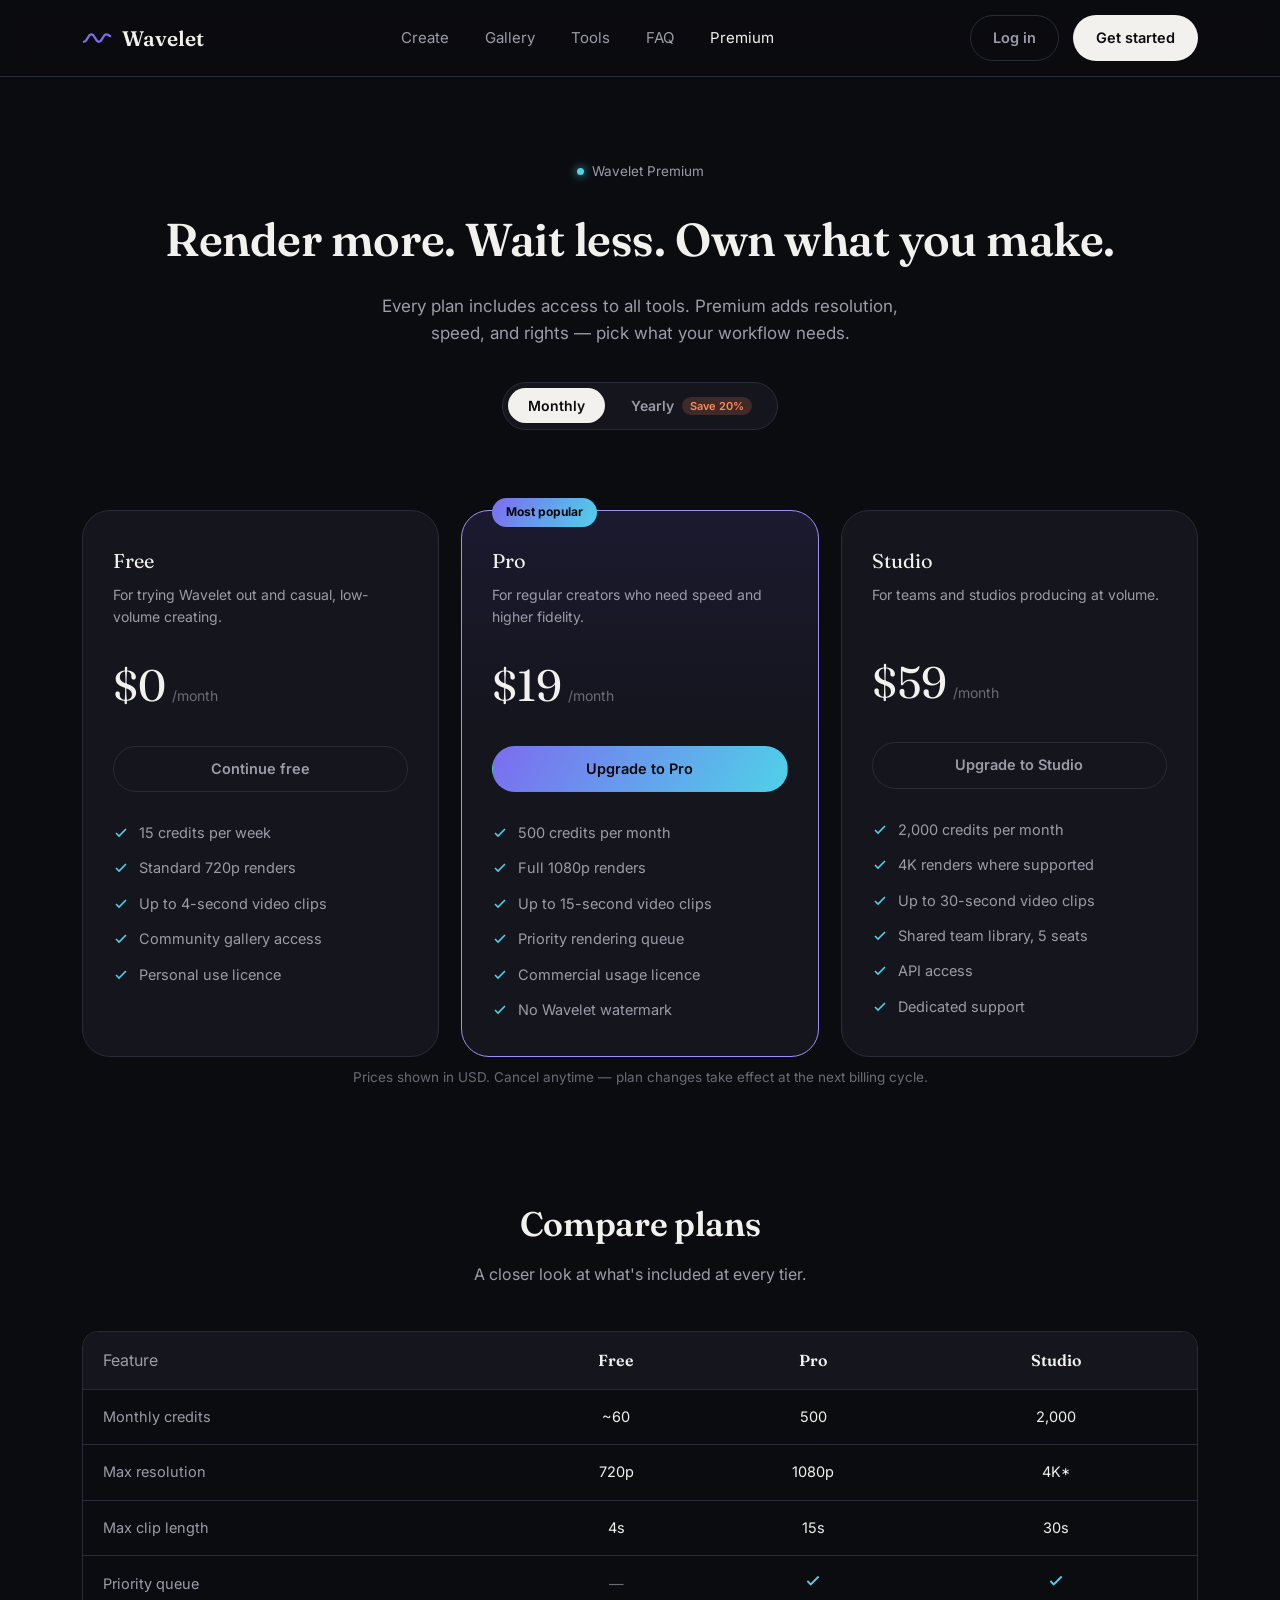
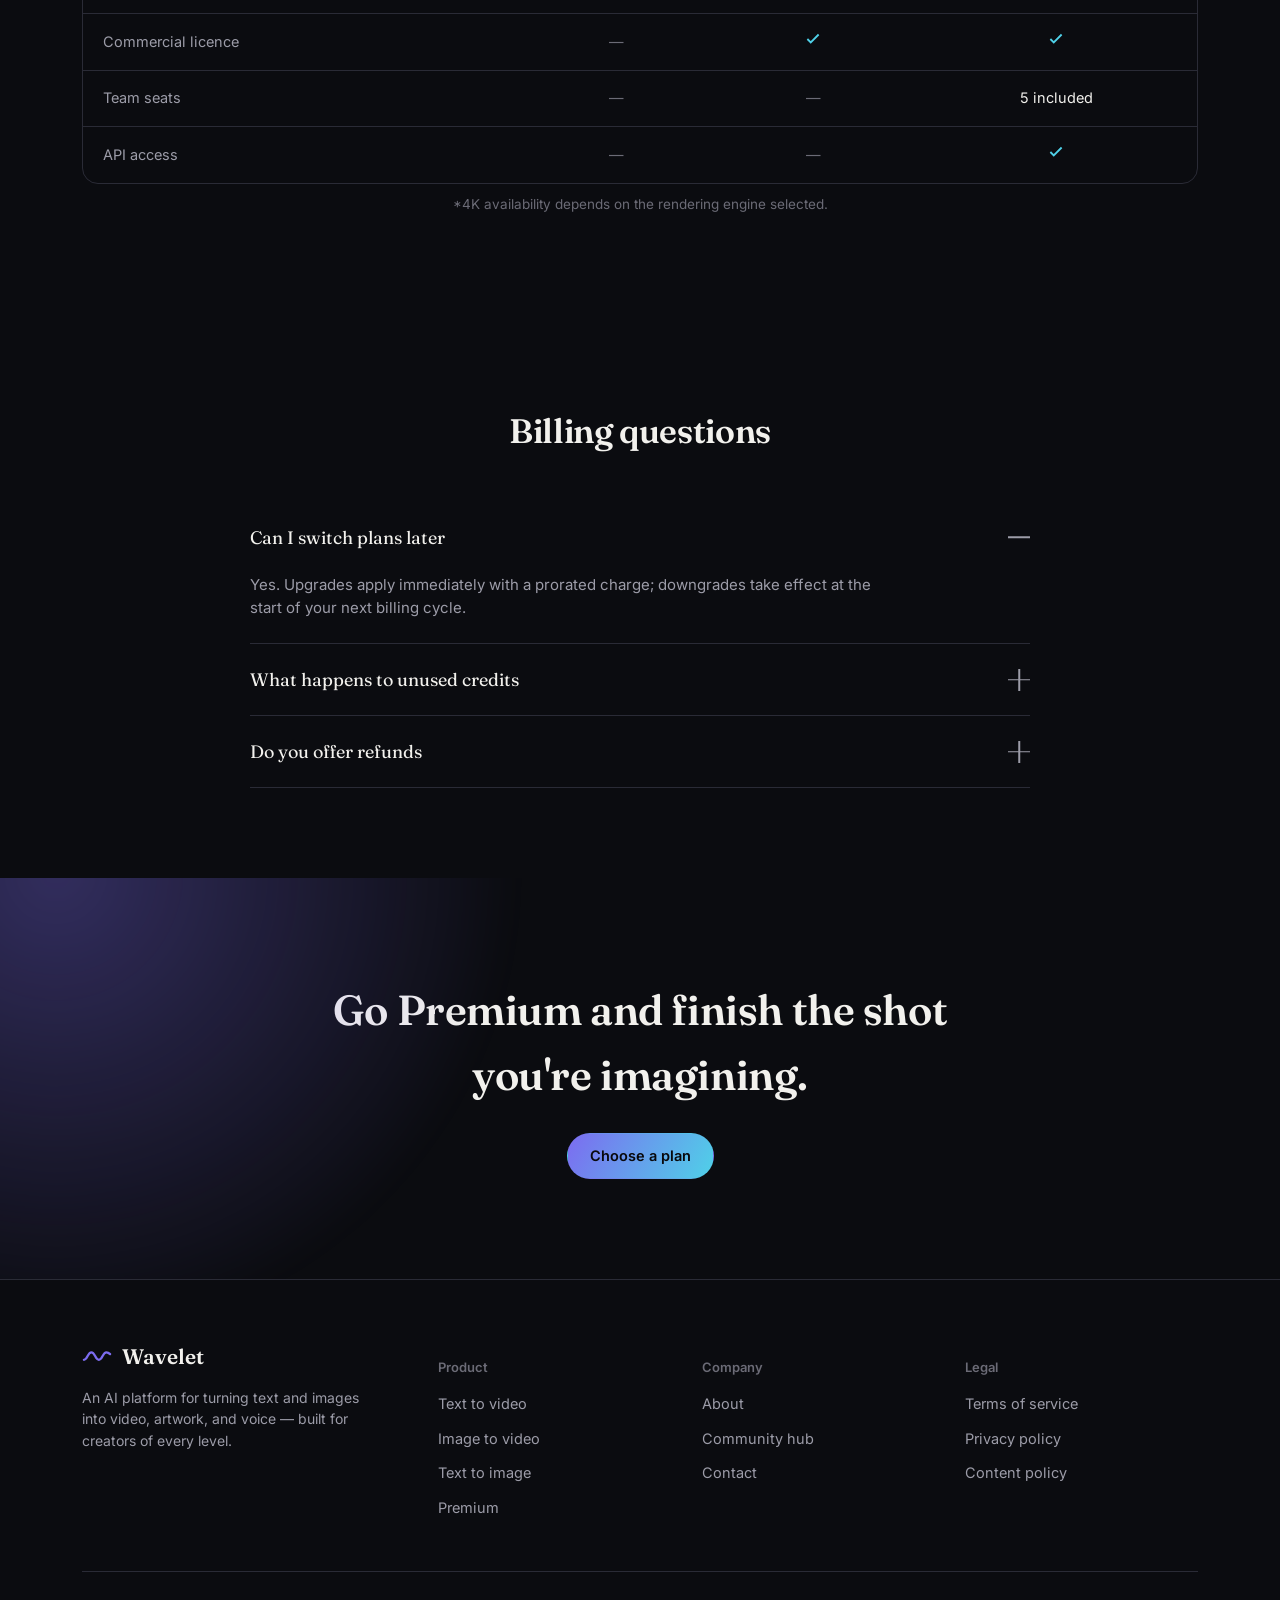
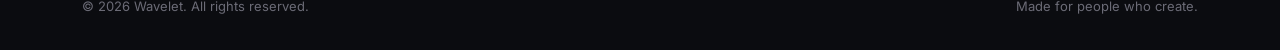
==== premium.html @ d1cc6339 "first commit" ====
<!DOCTYPE html>
<html lang="en">
<head>
<meta charset="UTF-8">
<meta name="viewport" content="width=device-width, initial-scale=1">
<title>Wavelet Premium — Plans & pricing</title>
<meta name="description" content="Compare Wavelet plans and go Premium for higher resolution, longer renders, and commercial rights.">
<link rel="preconnect" href="https://fonts.googleapis.com">
<link href="https://fonts.googleapis.com/css2?family=Fraunces:ital,wght@0,500;0,600;0,700;1,500;1,600&family=Inter:wght@400;500;600;700&display=swap" rel="stylesheet">
<link rel="stylesheet" href="style.css">
</head>
<body>

<nav class="nav">
  <div class="wrap">
    <a href="index.html" class="logo">
      <svg class="logo-mark" viewBox="0 0 32 32" fill="none">
        <path d="M2 20C6 20 6 12 10 12C14 12 14 20 18 20C22 20 22 12 26 12C28 12 29 13 30 14" stroke="url(#g3)" stroke-width="2.4" stroke-linecap="round"/>
        <defs><linearGradient id="g3" x1="2" y1="12" x2="30" y2="20"><stop stop-color="#7C6CF0"/><stop offset="1" stop-color="#4FD1E8"/></linearGradient></defs>
      </svg>
      Wavelet
    </a>
    <div class="nav-links">
      <a href="index.html#create">Create</a>
      <a href="index.html#gallery">Gallery</a>
      <a href="index.html#tools">Tools</a>
      <a href="index.html#faq">FAQ</a>
      <a href="premium.html" class="active">Premium</a>
    </div>
    <div class="nav-actions">
      <a href="#" class="btn btn-ghost">Log in</a>
      <a href="#pricing" class="btn btn-primary">Get started</a>
      <button class="nav-toggle" aria-label="Menu" aria-expanded="false">
        <svg width="24" height="24" viewBox="0 0 24 24" fill="none"><path d="M3 6h18M3 12h18M3 18h18" stroke="currentColor" stroke-width="1.8" stroke-linecap="round"/></svg>
      </button>
    </div>
  </div>
</nav>

<section class="pricing-hero">
  <div class="wrap">
    <div class="eyebrow"><span class="dot"></span> Wavelet Premium</div>
    <h1>Render more. Wait less. Own what you make.</h1>
    <p>Every plan includes access to all tools. Premium adds resolution, speed, and rights — pick what your workflow needs.</p>

    <div class="billing-toggle">
      <button id="billing-monthly" class="active">Monthly</button>
      <button id="billing-yearly">Yearly <span class="save-pill">Save 20%</span></button>
    </div>
  </div>
</section>

<section class="plans" id="pricing">
  <div class="wrap">
    <div class="plans-grid">

      <div class="plan-card">
        <div class="plan-name">Free</div>
        <p class="plan-desc">For trying Wavelet out and casual, low-volume creating.</p>
        <div class="plan-price">
          <span class="amount">$0</span>
          <span class="period">/month</span>
        </div>
        <a href="#" class="btn btn-ghost plan-cta">Continue free</a>
        <ul class="plan-features">
          <li><svg width="16" height="16" viewBox="0 0 16 16" fill="none"><path d="M3 8l3 3 7-7" stroke="currentColor" stroke-width="1.6"/></svg> 15 credits per week</li>
          <li><svg width="16" height="16" viewBox="0 0 16 16" fill="none"><path d="M3 8l3 3 7-7" stroke="currentColor" stroke-width="1.6"/></svg> Standard 720p renders</li>
          <li><svg width="16" height="16" viewBox="0 0 16 16" fill="none"><path d="M3 8l3 3 7-7" stroke="currentColor" stroke-width="1.6"/></svg> Up to 4-second video clips</li>
          <li><svg width="16" height="16" viewBox="0 0 16 16" fill="none"><path d="M3 8l3 3 7-7" stroke="currentColor" stroke-width="1.6"/></svg> Community gallery access</li>
          <li><svg width="16" height="16" viewBox="0 0 16 16" fill="none"><path d="M3 8l3 3 7-7" stroke="currentColor" stroke-width="1.6"/></svg> Personal use licence</li>
        </ul>
      </div>

      <div class="plan-card featured">
        <div class="plan-badge">Most popular</div>
        <div class="plan-name">Pro</div>
        <p class="plan-desc">For regular creators who need speed and higher fidelity.</p>
        <div class="plan-price">
          <span class="amount" data-monthly="$19" data-yearly="$15">$19</span>
          <span class="period" data-period>/month</span>
        </div>
        <a href="#" class="btn btn-wave plan-cta">Upgrade to Pro</a>
        <ul class="plan-features">
          <li><svg width="16" height="16" viewBox="0 0 16 16" fill="none"><path d="M3 8l3 3 7-7" stroke="currentColor" stroke-width="1.6"/></svg> 500 credits per month</li>
          <li><svg width="16" height="16" viewBox="0 0 16 16" fill="none"><path d="M3 8l3 3 7-7" stroke="currentColor" stroke-width="1.6"/></svg> Full 1080p renders</li>
          <li><svg width="16" height="16" viewBox="0 0 16 16" fill="none"><path d="M3 8l3 3 7-7" stroke="currentColor" stroke-width="1.6"/></svg> Up to 15-second video clips</li>
          <li><svg width="16" height="16" viewBox="0 0 16 16" fill="none"><path d="M3 8l3 3 7-7" stroke="currentColor" stroke-width="1.6"/></svg> Priority rendering queue</li>
          <li><svg width="16" height="16" viewBox="0 0 16 16" fill="none"><path d="M3 8l3 3 7-7" stroke="currentColor" stroke-width="1.6"/></svg> Commercial usage licence</li>
          <li><svg width="16" height="16" viewBox="0 0 16 16" fill="none"><path d="M3 8l3 3 7-7" stroke="currentColor" stroke-width="1.6"/></svg> No Wavelet watermark</li>
        </ul>
      </div>

      <div class="plan-card">
        <div class="plan-name">Studio</div>
        <p class="plan-desc">For teams and studios producing at volume.</p>
        <div class="plan-price">
          <span class="amount" data-monthly="$59" data-yearly="$47">$59</span>
          <span class="period" data-period>/month</span>
        </div>
        <a href="#" class="btn btn-ghost plan-cta">Upgrade to Studio</a>
        <ul class="plan-features">
          <li><svg width="16" height="16" viewBox="0 0 16 16" fill="none"><path d="M3 8l3 3 7-7" stroke="currentColor" stroke-width="1.6"/></svg> 2,000 credits per month</li>
          <li><svg width="16" height="16" viewBox="0 0 16 16" fill="none"><path d="M3 8l3 3 7-7" stroke="currentColor" stroke-width="1.6"/></svg> 4K renders where supported</li>
          <li><svg width="16" height="16" viewBox="0 0 16 16" fill="none"><path d="M3 8l3 3 7-7" stroke="currentColor" stroke-width="1.6"/></svg> Up to 30-second video clips</li>
          <li><svg width="16" height="16" viewBox="0 0 16 16" fill="none"><path d="M3 8l3 3 7-7" stroke="currentColor" stroke-width="1.6"/></svg> Shared team library, 5 seats</li>
          <li><svg width="16" height="16" viewBox="0 0 16 16" fill="none"><path d="M3 8l3 3 7-7" stroke="currentColor" stroke-width="1.6"/></svg> API access</li>
          <li><svg width="16" height="16" viewBox="0 0 16 16" fill="none"><path d="M3 8l3 3 7-7" stroke="currentColor" stroke-width="1.6"/></svg> Dedicated support</li>
        </ul>
      </div>

    </div>
    <p class="plan-note">Prices shown in USD. Cancel anytime — plan changes take effect at the next billing cycle.</p>
  </div>
</section>

<section class="compare">
  <div class="wrap">
    <div class="section-head">
      <h2>Compare plans</h2>
      <p>A closer look at what's included at every tier.</p>
    </div>
    <div class="compare-table-wrap">
      <table class="compare-table">
        <thead>
          <tr>
            <th>Feature</th>
            <th>Free</th>
            <th>Pro</th>
            <th>Studio</th>
          </tr>
        </thead>
        <tbody>
          <tr>
            <td>Monthly credits</td>
            <td>~60</td>
            <td>500</td>
            <td>2,000</td>
          </tr>
          <tr>
            <td>Max resolution</td>
            <td>720p</td>
            <td>1080p</td>
            <td>4K*</td>
          </tr>
          <tr>
            <td>Max clip length</td>
            <td>4s</td>
            <td>15s</td>
            <td>30s</td>
          </tr>
          <tr>
            <td>Priority queue</td>
            <td><span class="no">—</span></td>
            <td><svg width="18" height="18" viewBox="0 0 16 16" fill="none"><path d="M3 8l3 3 7-7" stroke="currentColor" stroke-width="1.6"/></svg></td>
            <td><svg width="18" height="18" viewBox="0 0 16 16" fill="none"><path d="M3 8l3 3 7-7" stroke="currentColor" stroke-width="1.6"/></svg></td>
          </tr>
          <tr>
            <td>Commercial licence</td>
            <td><span class="no">—</span></td>
            <td><svg width="18" height="18" viewBox="0 0 16 16" fill="none"><path d="M3 8l3 3 7-7" stroke="currentColor" stroke-width="1.6"/></svg></td>
            <td><svg width="18" height="18" viewBox="0 0 16 16" fill="none"><path d="M3 8l3 3 7-7" stroke="currentColor" stroke-width="1.6"/></svg></td>
          </tr>
          <tr>
            <td>Team seats</td>
            <td><span class="no">—</span></td>
            <td><span class="no">—</span></td>
            <td>5 included</td>
          </tr>
          <tr>
            <td>API access</td>
            <td><span class="no">—</span></td>
            <td><span class="no">—</span></td>
            <td><svg width="18" height="18" viewBox="0 0 16 16" fill="none"><path d="M3 8l3 3 7-7" stroke="currentColor" stroke-width="1.6"/></svg></td>
          </tr>
        </tbody>
      </table>
    </div>
    <p class="plan-note">*4K availability depends on the rendering engine selected.</p>
  </div>
</section>

<section class="faq" id="faq">
  <div class="section-head">
    <h2>Billing questions</h2>
  </div>
  <div class="faq-item open">
    <button class="faq-q">Can I switch plans later<span class="plus"></span></button>
    <div class="faq-a" style="max-height:200px"><p>Yes. Upgrades apply immediately with a prorated charge; downgrades take effect at the start of your next billing cycle.</p></div>
  </div>
  <div class="faq-item">
    <button class="faq-q">What happens to unused credits<span class="plus"></span></button>
    <div class="faq-a"><p>Free weekly credits reset and don't roll over. Paid-plan monthly credits roll over for one additional cycle, up to twice your monthly allowance.</p></div>
  </div>
  <div class="faq-item">
    <button class="faq-q">Do you offer refunds<span class="plus"></span></button>
    <div class="faq-a"><p>You can request a refund within 7 days of a charge if you haven't used more than a small portion of that cycle's credits. See the refund policy for full terms.</p></div>
  </div>
</section>

<section class="cta-band">
  <div class="hero-glow" style="right:auto; left:-160px;"></div>
  <div class="wrap">
    <h2>Go Premium and finish the shot you're imagining.</h2>
    <a href="#pricing" class="btn btn-wave">Choose a plan</a>
  </div>
</section>

<footer>
  <div class="wrap">
    <div class="footer-grid">
      <div class="footer-brand">
        <a href="index.html" class="logo">
          <svg class="logo-mark" viewBox="0 0 32 32" fill="none"><path d="M2 20C6 20 6 12 10 12C14 12 14 20 18 20C22 20 22 12 26 12C28 12 29 13 30 14" stroke="url(#g4)" stroke-width="2.4" stroke-linecap="round"/><defs><linearGradient id="g4" x1="2" y1="12" x2="30" y2="20"><stop stop-color="#7C6CF0"/><stop offset="1" stop-color="#4FD1E8"/></linearGradient></defs></svg>
          Wavelet
        </a>
        <p>An AI platform for turning text and images into video, artwork, and voice — built for creators of every level.</p>
      </div>
      <div class="footer-col">
        <h4>Product</h4>
        <a href="index.html#tools">Text to video</a>
        <a href="index.html#tools">Image to video</a>
        <a href="index.html#tools">Text to image</a>
        <a href="premium.html">Premium</a>
      </div>
      <div class="footer-col">
        <h4>Company</h4>
        <a href="#">About</a>
        <a href="#">Community hub</a>
        <a href="#">Contact</a>
      </div>
      <div class="footer-col">
        <h4>Legal</h4>
        <a href="#">Terms of service</a>
        <a href="#">Privacy policy</a>
        <a href="#">Content policy</a>
      </div>
    </div>
    <div class="footer-bottom">
      <span>© 2026 Wavelet. All rights reserved.</span>
      <span>Made for people who create.</span>
    </div>
  </div>
</footer>

<script src="script.js"></script>
</body>
</html>
---- style.css ----
/* ============================================================
   Wavelet — AI generation platform
   Token system
   ============================================================ */

:root {
  --bg: #0B0C10;
  --bg-elevated: #14151D;
  --bg-elevated-2: #1B1C27;
  --line: #2A2B36;
  --text: #F2F1ED;
  --text-dim: #9C9CA8;
  --text-faint: #6B6B76;

  --violet: #7C6CF0;
  --violet-soft: #9D91F5;
  --cyan: #4FD1E8;
  --coral: #FF8A5B;

  --grad-wave: linear-gradient(120deg, var(--violet) 0%, var(--cyan) 100%);

  --serif: "Fraunces", "Iowan Old Style", serif;
  --sans: "Inter", -apple-system, BlinkMacSystemFont, "Segoe UI", sans-serif;

  --radius-s: 10px;
  --radius-m: 16px;
  --radius-l: 28px;

  --max: 1180px;
}

* { box-sizing: border-box; }

html {
  scroll-behavior: smooth;
}

@media (prefers-reduced-motion: reduce) {
  html { scroll-behavior: auto; }
  * { animation-duration: 0.001ms !important; animation-iteration-count: 1 !important; transition-duration: 0.001ms !important; }
}

body {
  margin: 0;
  background: var(--bg);
  color: var(--text);
  font-family: var(--sans);
  font-size: 16px;
  line-height: 1.55;
  -webkit-font-smoothing: antialiased;
}

img, video { max-width: 100%; display: block; }

a { color: inherit; text-decoration: none; }

.wrap {
  max-width: var(--max);
  margin: 0 auto;
  padding: 0 32px;
}

h1, h2, h3 {
  font-family: var(--serif);
  font-weight: 600;
  letter-spacing: -0.01em;
  margin: 0;
}

p { margin: 0; color: var(--text-dim); }

::selection { background: var(--violet); color: #fff; }

:focus-visible {
  outline: 2px solid var(--cyan);
  outline-offset: 3px;
  border-radius: 4px;
}

/* ---------------- Nav ---------------- */

.nav {
  position: sticky;
  top: 0;
  z-index: 50;
  background: rgba(11, 12, 16, 0.82);
  backdrop-filter: blur(14px);
  border-bottom: 1px solid var(--line);
}

.nav .wrap {
  display: flex;
  align-items: center;
  justify-content: space-between;
  height: 76px;
}

.logo {
  display: flex;
  align-items: center;
  gap: 10px;
  font-family: var(--serif);
  font-size: 21px;
  font-weight: 600;
  color: var(--text);
}

.logo-mark {
  width: 30px;
  height: 30px;
  flex-shrink: 0;
}

.nav-links {
  display: flex;
  align-items: center;
  gap: 36px;
}

.nav-links a {
  font-size: 15px;
  color: var(--text-dim);
  transition: color 0.15s ease;
  white-space: nowrap;
}

.nav-links a:hover, .nav-links a.active { color: var(--text); }

.nav-actions {
  display: flex;
  align-items: center;
  gap: 14px;
}

.btn {
  display: inline-flex;
  align-items: center;
  justify-content: center;
  gap: 8px;
  padding: 11px 22px;
  border-radius: 999px;
  font-size: 14.5px;
  font-weight: 600;
  font-family: var(--sans);
  cursor: pointer;
  border: 1px solid transparent;
  transition: transform 0.15s ease, background 0.15s ease, border-color 0.15s ease, opacity .15s ease;
}

.btn:active { transform: scale(0.97); }

.btn-primary {
  background: var(--text);
  color: var(--bg);
}
.btn-primary:hover { background: #fff; }

.btn-ghost {
  background: transparent;
  color: var(--text-dim);
  border-color: var(--line);
}
.btn-ghost:hover { color: var(--text); border-color: var(--text-dim); }

.btn-wave {
  background: var(--grad-wave);
  color: #08080B;
}
.btn-wave:hover { opacity: .92; }

.nav-toggle {
  display: none;
  background: none;
  border: none;
  color: var(--text);
  cursor: pointer;
  padding: 6px;
}

/* ---------------- Hero ---------------- */

.hero {
  position: relative;
  padding: 88px 0 40px;
  overflow: hidden;
}

.hero-glow {
  position: absolute;
  top: -220px;
  right: -160px;
  width: 720px;
  height: 720px;
  background: radial-gradient(circle at 30% 30%, rgba(124,108,240,0.35), transparent 65%);
  filter: blur(10px);
  pointer-events: none;
}

.hero .wrap {
  display: grid;
  grid-template-columns: 1.05fr 0.95fr;
  gap: 56px;
  align-items: center;
  position: relative;
}

.eyebrow {
  display: inline-flex;
  align-items: center;
  gap: 8px;
  font-size: 13.5px;
  color: var(--text-dim);
  margin-bottom: 22px;
}

.eyebrow .dot {
  width: 7px;
  height: 7px;
  border-radius: 50%;
  background: var(--cyan);
  box-shadow: 0 0 10px var(--cyan);
}

.hero h1 {
  font-size: 60px;
  line-height: 1.04;
  color: var(--text);
}

.hero h1 em {
  font-style: italic;
  background: var(--grad-wave);
  -webkit-background-clip: text;
  background-clip: text;
  color: transparent;
}

.hero-sub {
  margin-top: 22px;
  font-size: 18px;
  max-width: 480px;
  color: var(--text-dim);
}

.hero-actions {
  display: flex;
  gap: 14px;
  margin-top: 34px;
}

.hero-note {
  margin-top: 22px;
  font-size: 13.5px;
  color: var(--text-faint);
}

/* Hero visual: stacked "frames" representing generated output */
.hero-visual {
  position: relative;
  height: 460px;
}

.frame {
  position: absolute;
  border-radius: var(--radius-m);
  border: 1px solid var(--line);
  overflow: hidden;
  box-shadow: 0 30px 60px -20px rgba(0,0,0,0.6);
}

.frame-a { width: 62%; height: 78%; right: 0; top: 0; background: linear-gradient(160deg,#3a2f78,#1c1730); z-index: 2; }
.frame-b { width: 48%; height: 56%; left: 0; bottom: 0; background: linear-gradient(160deg,#134a52,#0c2126); z-index: 3; }
.frame-c { width: 34%; height: 34%; left: 6%; top: 4%; background: linear-gradient(160deg,#7a3e2e,#2b1712); z-index: 1; }

.frame-tag {
  position: absolute;
  bottom: 14px;
  left: 14px;
  font-size: 12px;
  color: rgba(242,241,237,0.75);
  background: rgba(0,0,0,0.35);
  padding: 5px 10px;
  border-radius: 999px;
  backdrop-filter: blur(4px);
}

.frame-shimmer {
  position: absolute;
  inset: 0;
  background: linear-gradient(115deg, transparent 30%, rgba(255,255,255,0.08) 48%, transparent 65%);
  background-size: 250% 250%;
  animation: shimmer 6s ease-in-out infinite;
}

@keyframes shimmer {
  0% { background-position: 130% 0; }
  50% { background-position: -30% 100%; }
  100% { background-position: 130% 0; }
}

/* ---------------- Wave divider ---------------- */

.wave-divider {
  display: block;
  width: 100%;
  height: 64px;
  margin-top: -1px;
}

/* ---------------- Marquee gallery ---------------- */

.gallery {
  padding: 30px 0 90px;
  background: var(--bg);
}

.section-head {
  max-width: 560px;
  margin: 0 auto 44px;
  text-align: center;
}

.section-head h2 { font-size: 34px; }
.section-head p { margin-top: 12px; font-size: 16px; }

.marquee {
  overflow: hidden;
  position: relative;
  mask-image: linear-gradient(90deg, transparent, #000 8%, #000 92%, transparent);
  -webkit-mask-image: linear-gradient(90deg, transparent, #000 8%, #000 92%, transparent);
}

.marquee-track {
  display: flex;
  gap: 18px;
  width: max-content;
  animation: scroll-left 42s linear infinite;
}

.marquee-track.reverse { animation: scroll-right 46s linear infinite; margin-top: 18px; }

@keyframes scroll-left {
  from { transform: translateX(0); }
  to { transform: translateX(-50%); }
}
@keyframes scroll-right {
  from { transform: translateX(-50%); }
  to { transform: translateX(0); }
}

.tile {
  width: 220px;
  height: 300px;
  border-radius: var(--radius-m);
  flex-shrink: 0;
  border: 1px solid var(--line);
  position: relative;
  overflow: hidden;
}

.tile span {
  position: absolute;
  bottom: 12px;
  left: 12px;
  font-size: 12px;
  color: rgba(255,255,255,0.8);
}

/* ---------------- Tools grid ---------------- */

.tools {
  padding: 90px 0;
  background: var(--bg-elevated);
  border-top: 1px solid var(--line);
  border-bottom: 1px solid var(--line);
}

.tools-grid {
  display: grid;
  grid-template-columns: repeat(3, 1fr);
  gap: 20px;
}

.tool-card {
  background: var(--bg-elevated-2);
  border: 1px solid var(--line);
  border-radius: var(--radius-m);
  padding: 30px 26px;
  transition: border-color .2s ease, transform .2s ease;
}

.tool-card:hover { border-color: var(--violet-soft); }

.tool-icon {
  width: 40px;
  height: 40px;
  margin-bottom: 20px;
}

.tool-card h3 { font-size: 19px; margin-bottom: 8px; }
.tool-card p { font-size: 14.5px; }

/* ---------------- Engines ---------------- */

.engines { padding: 90px 0; }

.engine-row {
  display: grid;
  grid-template-columns: repeat(4, 1fr);
  gap: 16px;
}

.engine-card {
  border: 1px solid var(--line);
  border-radius: var(--radius-m);
  padding: 24px 20px;
  background: var(--bg-elevated);
}

.engine-dot {
  width: 34px; height: 34px;
  border-radius: 10px;
  margin-bottom: 16px;
}

.engine-card h3 { font-size: 16.5px; margin-bottom: 6px; }
.engine-card p { font-size: 13.5px; }

/* ---------------- Vision / split ---------------- */

.vision {
  padding: 100px 0;
  background: var(--bg-elevated);
  border-top: 1px solid var(--line);
}

.vision .wrap {
  display: grid;
  grid-template-columns: 0.9fr 1.1fr;
  gap: 60px;
  align-items: center;
}

.vision h2 { font-size: 36px; margin-bottom: 20px; }

.vision-list {
  list-style: none;
  margin: 28px 0 0;
  padding: 0;
  display: flex;
  flex-direction: column;
  gap: 16px;
}

.vision-list li {
  display: flex;
  gap: 14px;
  font-size: 15px;
  color: var(--text-dim);
  align-items: flex-start;
}

.vision-list li svg { flex-shrink: 0; margin-top: 3px; }

.vision-visual {
  position: relative;
  height: 380px;
  border-radius: var(--radius-l);
  overflow: hidden;
  border: 1px solid var(--line);
  background: linear-gradient(150deg, #241f3d, #101018 55%, #0c2126);
}

/* ---------------- FAQ ---------------- */

.faq { padding: 90px 0; max-width: 780px; margin: 0 auto; }

.faq-item {
  border-bottom: 1px solid var(--line);
}

.faq-q {
  width: 100%;
  background: none;
  border: none;
  color: var(--text);
  font-family: var(--serif);
  font-size: 18px;
  text-align: left;
  padding: 24px 0;
  display: flex;
  justify-content: space-between;
  align-items: center;
  cursor: pointer;
  gap: 20px;
}

.faq-q .plus {
  flex-shrink: 0;
  width: 22px;
  height: 22px;
  position: relative;
}
.faq-q .plus::before, .faq-q .plus::after {
  content: "";
  position: absolute;
  background: var(--text-dim);
  transition: transform .25s ease;
}
.faq-q .plus::before { width: 100%; height: 1.5px; top: 50%; left: 0; transform: translateY(-50%); }
.faq-q .plus::after { width: 1.5px; height: 100%; left: 50%; top: 0; transform: translateX(-50%); }

.faq-item.open .plus::after { transform: translateX(-50%) rotate(90deg); opacity: 0; }

.faq-a {
  max-height: 0;
  overflow: hidden;
  transition: max-height .3s ease;
}

.faq-a p { padding-bottom: 24px; font-size: 15px; max-width: 640px; }

/* ---------------- CTA band ---------------- */

.cta-band {
  padding: 100px 0;
  text-align: center;
  position: relative;
  overflow: hidden;
}

.cta-band h2 { font-size: 42px; max-width: 620px; margin: 0 auto 24px; }

/* ---------------- Footer ---------------- */

footer {
  border-top: 1px solid var(--line);
  padding: 60px 0 34px;
}

.footer-grid {
  display: grid;
  grid-template-columns: 1.4fr 1fr 1fr 1fr;
  gap: 30px;
  padding-bottom: 40px;
}

.footer-brand p { margin-top: 14px; font-size: 14px; max-width: 280px; }

.footer-col h4 {
  font-family: var(--sans);
  font-size: 13px;
  color: var(--text-faint);
  margin-bottom: 16px;
  font-weight: 600;
}

.footer-col a {
  display: block;
  font-size: 14.5px;
  color: var(--text-dim);
  margin-bottom: 12px;
}
.footer-col a:hover { color: var(--text); }

.footer-bottom {
  border-top: 1px solid var(--line);
  padding-top: 24px;
  display: flex;
  justify-content: space-between;
  font-size: 13px;
  color: var(--text-faint);
}

/* ============================================================
   Premium / Pricing page
   ============================================================ */

.pricing-hero {
  padding: 80px 0 20px;
  text-align: center;
}

.pricing-hero .eyebrow { justify-content: center; }
.pricing-hero h1 { font-size: 46px; }
.pricing-hero p { margin: 18px auto 0; max-width: 520px; font-size: 17px; }

.billing-toggle {
  display: inline-flex;
  align-items: center;
  gap: 6px;
  margin: 36px auto 0;
  padding: 5px;
  background: var(--bg-elevated);
  border: 1px solid var(--line);
  border-radius: 999px;
}

.billing-toggle button {
  border: none;
  background: none;
  color: var(--text-dim);
  padding: 9px 20px;
  border-radius: 999px;
  font-size: 14px;
  font-weight: 600;
  cursor: pointer;
  font-family: var(--sans);
  display: flex;
  align-items: center;
  gap: 8px;
}

.billing-toggle button.active {
  background: var(--text);
  color: var(--bg);
}

.save-pill {
  font-size: 11px;
  background: rgba(255,138,91,0.18);
  color: var(--coral);
  padding: 2px 8px;
  border-radius: 999px;
}

.billing-toggle button.active .save-pill {
  background: rgba(11,12,16,0.1);
  color: var(--bg);
}

.plans {
  padding: 60px 0 40px;
}

.plans-grid {
  display: grid;
  grid-template-columns: repeat(3, 1fr);
  gap: 22px;
  align-items: stretch;
}

.plan-card {
  border: 1px solid var(--line);
  border-radius: var(--radius-l);
  padding: 34px 30px;
  background: var(--bg-elevated);
  display: flex;
  flex-direction: column;
  position: relative;
}

.plan-card.featured {
  background: linear-gradient(180deg, rgba(124,108,240,0.14), rgba(20,21,29,1) 40%);
  border-color: var(--violet-soft);
}

.plan-badge {
  position: absolute;
  top: -13px;
  left: 30px;
  background: var(--grad-wave);
  color: #08080B;
  font-size: 12px;
  font-weight: 700;
  padding: 5px 14px;
  border-radius: 999px;
}

.plan-name { font-size: 20px; font-family: var(--serif); }
.plan-desc { margin-top: 8px; font-size: 14px; min-height: 40px; }

.plan-price {
  margin-top: 24px;
  display: flex;
  align-items: baseline;
  gap: 6px;
}

.plan-price .amount {
  font-family: var(--serif);
  font-size: 44px;
  color: var(--text);
}

.plan-price .period { font-size: 14px; color: var(--text-faint); }

.plan-cta { margin-top: 26px; width: 100%; }

.plan-features {
  list-style: none;
  padding: 0;
  margin: 30px 0 0;
  display: flex;
  flex-direction: column;
  gap: 13px;
  flex-grow: 1;
}

.plan-features li {
  display: flex;
  gap: 10px;
  font-size: 14.5px;
  color: var(--text-dim);
}

.plan-features li svg { flex-shrink: 0; margin-top: 3px; color: var(--cyan); }

.plan-note {
  text-align: center;
  margin-top: 10px;
  font-size: 13.5px;
  color: var(--text-faint);
}

/* Comparison table */

.compare { padding: 70px 0 100px; }

.compare-table-wrap { overflow-x: auto; border: 1px solid var(--line); border-radius: var(--radius-m); }

table.compare-table { width: 100%; border-collapse: collapse; min-width: 640px; }

.compare-table th, .compare-table td {
  padding: 16px 20px;
  text-align: center;
  border-bottom: 1px solid var(--line);
  font-size: 14.5px;
}

.compare-table th { font-family: var(--serif); font-weight: 600; font-size: 16px; background: var(--bg-elevated); }

.compare-table td:first-child, .compare-table th:first-child {
  text-align: left;
  color: var(--text-dim);
  font-family: var(--sans);
  font-weight: 400;
}

.compare-table tr:last-child td { border-bottom: none; }

.compare-table td svg { color: var(--cyan); }
.compare-table td .no { color: var(--text-faint); }

/* ---------------- Responsive ---------------- */

@media (max-width: 980px) {
  .hero .wrap { grid-template-columns: 1fr; }
  .hero-visual { height: 320px; order: -1; }
  .tools-grid { grid-template-columns: repeat(2, 1fr); }
  .engine-row { grid-template-columns: repeat(2, 1fr); }
  .vision .wrap { grid-template-columns: 1fr; }
  .plans-grid { grid-template-columns: 1fr; }
  .footer-grid { grid-template-columns: 1fr 1fr; }
}

@media (max-width: 720px) {
  .nav-links {
    display: none;
    position: absolute;
    top: 76px;
    left: 0;
    right: 0;
    flex-direction: column;
    align-items: flex-start;
    gap: 0;
    background: var(--bg);
    border-bottom: 1px solid var(--line);
    padding: 8px 32px 20px;
  }
  .nav-links.mobile-open { display: flex; }
  .nav-links a { padding: 12px 0; width: 100%; border-bottom: 1px solid var(--line); }
  .nav-links a:last-child { border-bottom: none; }
  .nav-toggle { display: block; }
  .hero h1 { font-size: 42px; }
  .tools-grid { grid-template-columns: 1fr; }
  .engine-row { grid-template-columns: 1fr; }
  .footer-grid { grid-template-columns: 1fr; }
  .section-head h2, .vision h2 { font-size: 28px; }
}
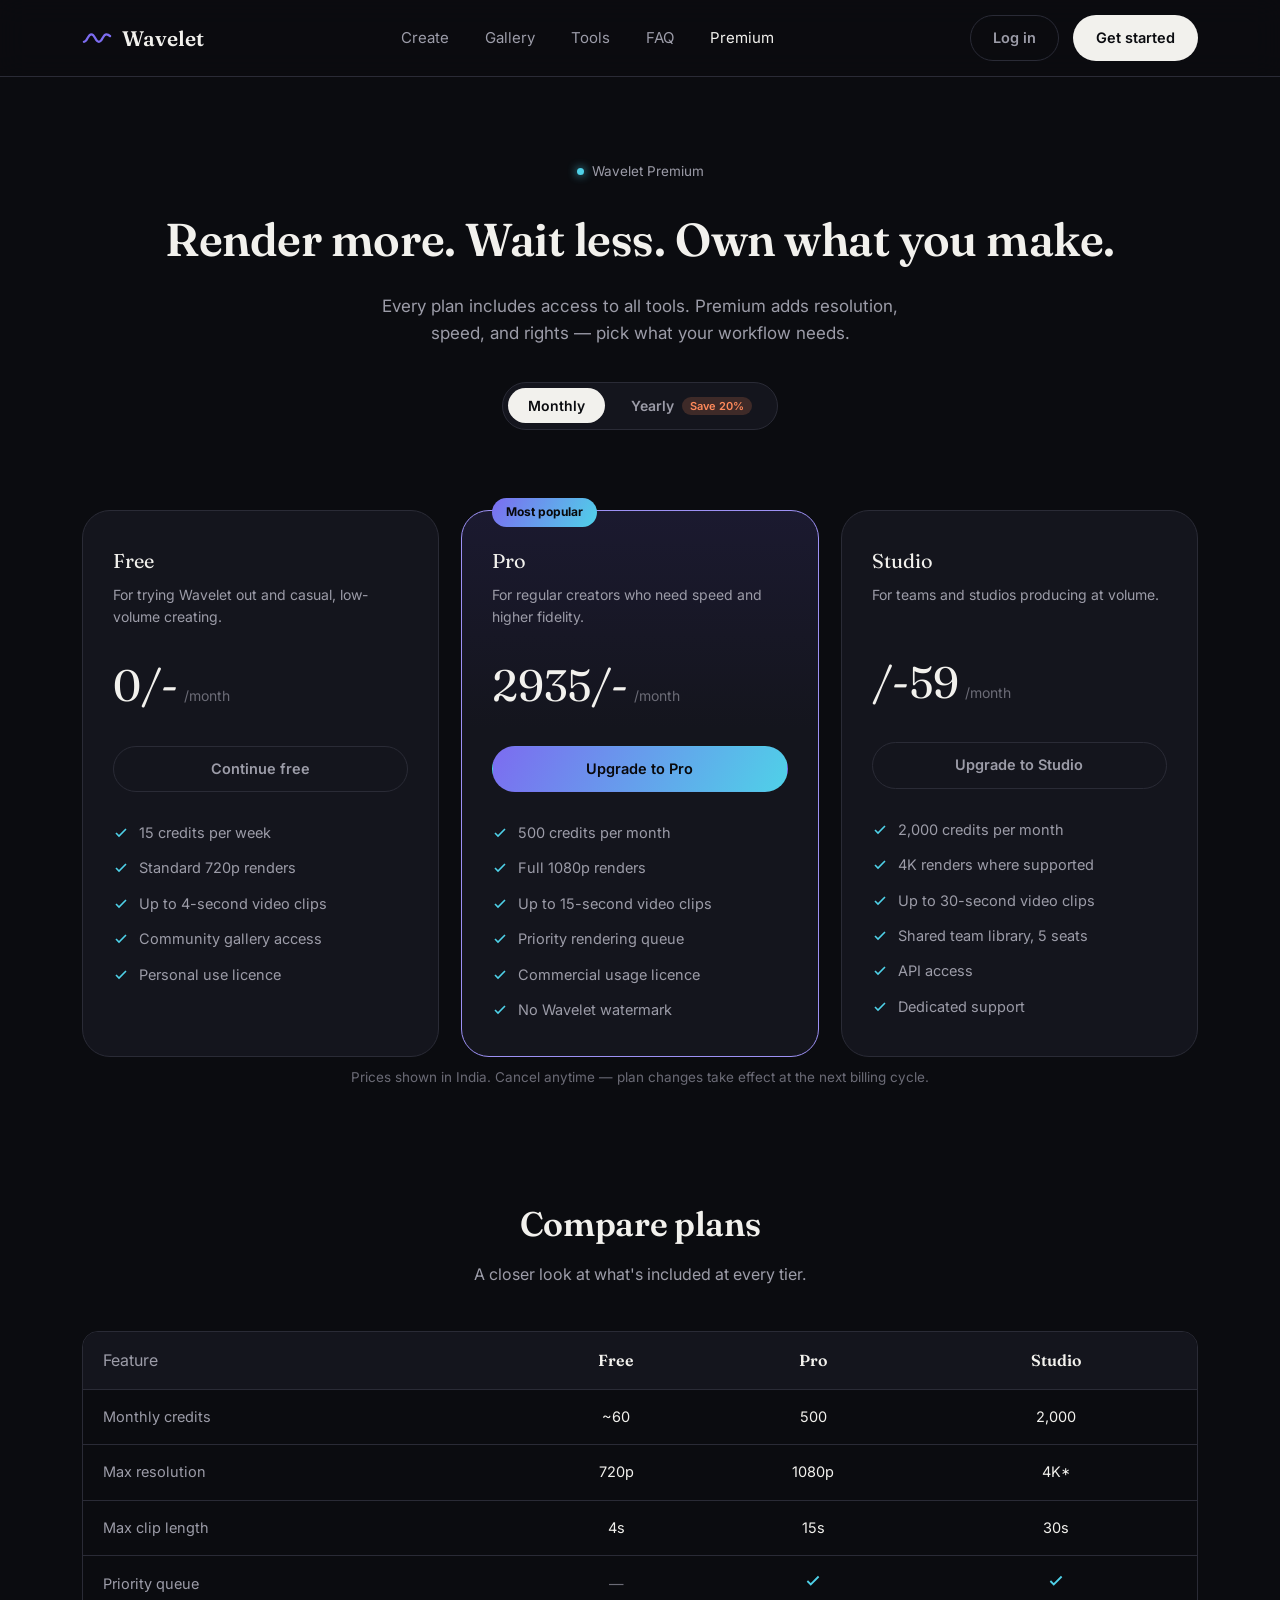
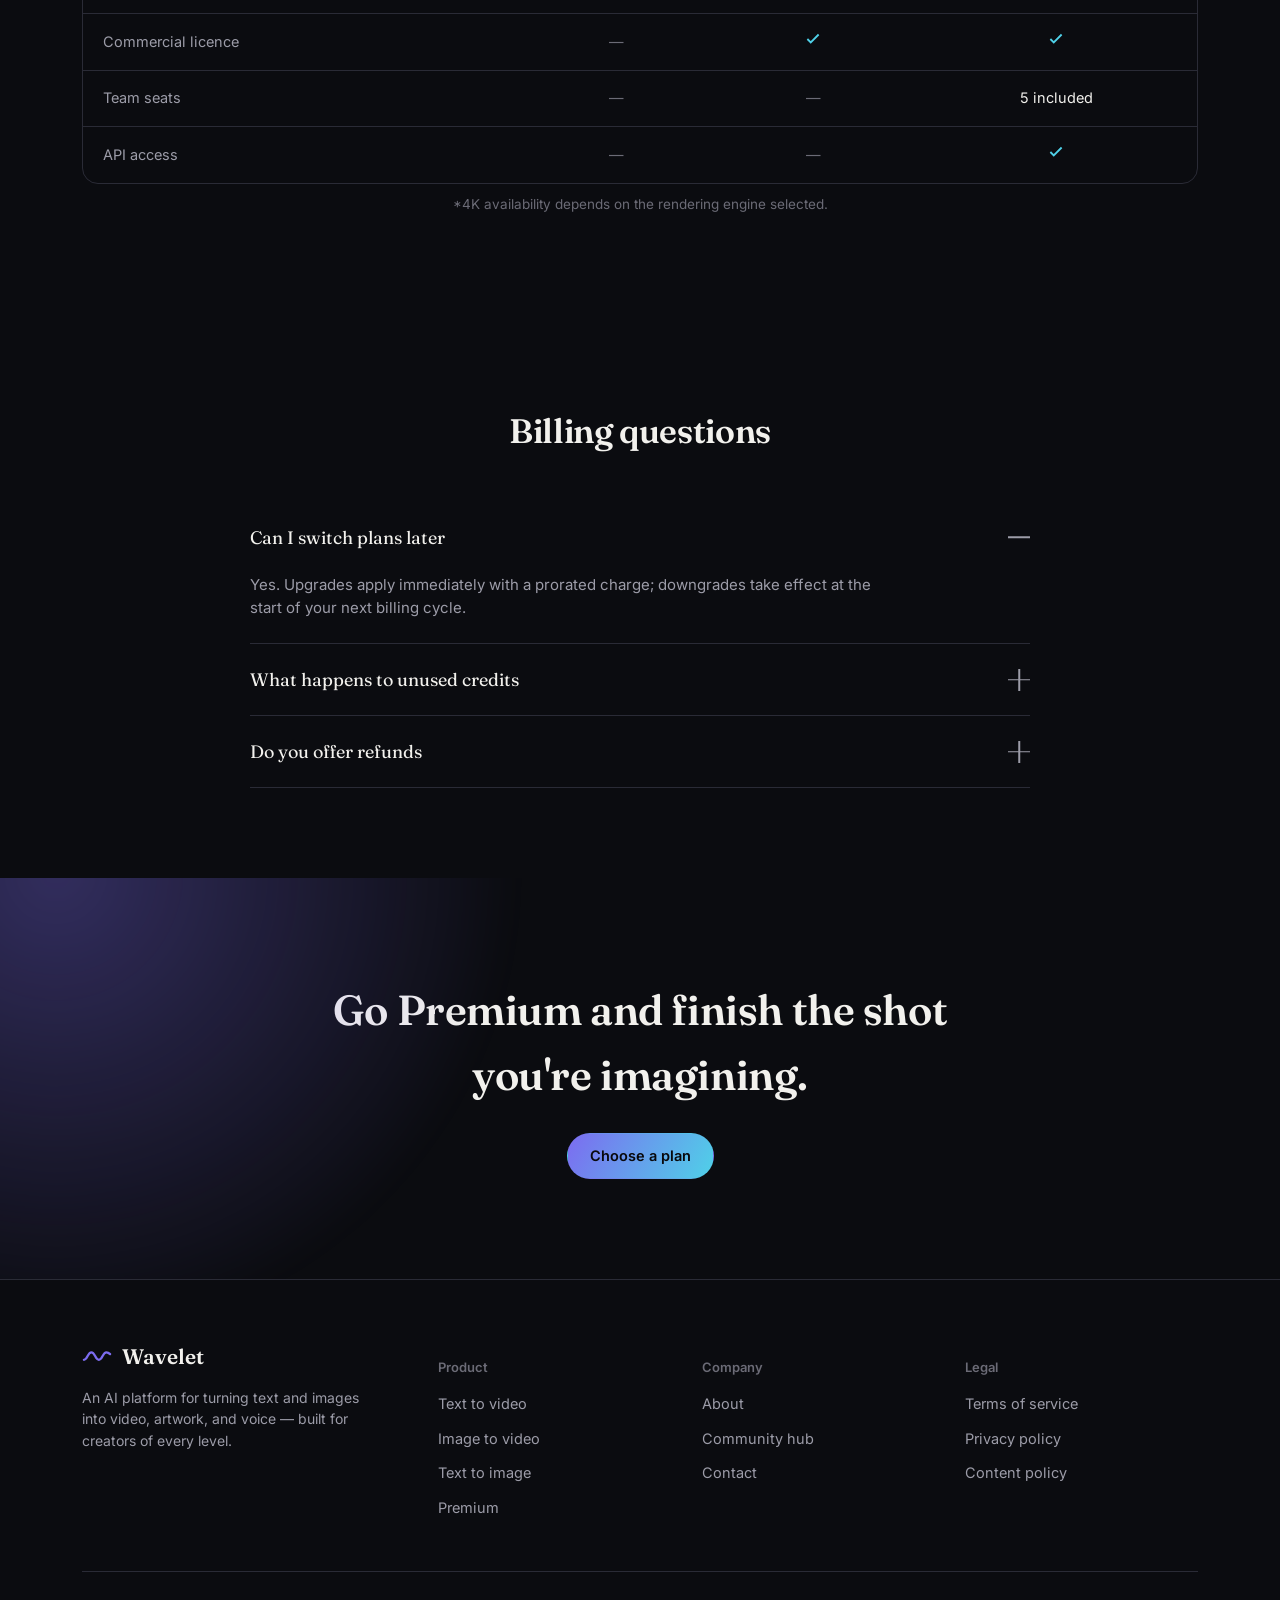
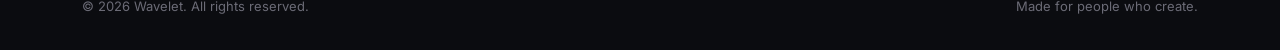
==== commit ad6e487c: "second commit" ====
--- a/premium.html
+++ b/premium.html
@@ -58,7 +58,7 @@
         <div class="plan-name">Free</div>
         <p class="plan-desc">For trying Wavelet out and casual, low-volume creating.</p>
         <div class="plan-price">
-          <span class="amount">$0</span>
+          <span class="amount">0/-</span>
           <span class="period">/month</span>
         </div>
         <a href="#" class="btn btn-ghost plan-cta">Continue free</a>
@@ -76,7 +76,7 @@
         <div class="plan-name">Pro</div>
         <p class="plan-desc">For regular creators who need speed and higher fidelity.</p>
         <div class="plan-price">
-          <span class="amount" data-monthly="$19" data-yearly="$15">$19</span>
+          <span class="amount" data-monthly="2935/-" data-yearly="/-15">2935/-</span>
           <span class="period" data-period>/month</span>
         </div>
         <a href="#" class="btn btn-wave plan-cta">Upgrade to Pro</a>
@@ -94,7 +94,7 @@
         <div class="plan-name">Studio</div>
         <p class="plan-desc">For teams and studios producing at volume.</p>
         <div class="plan-price">
-          <span class="amount" data-monthly="$59" data-yearly="$47">$59</span>
+          <span class="amount" data-monthly="/-59" data-yearly="/-47">/-59</span>
           <span class="period" data-period>/month</span>
         </div>
         <a href="#" class="btn btn-ghost plan-cta">Upgrade to Studio</a>
@@ -109,7 +109,7 @@
       </div>
 
     </div>
-    <p class="plan-note">Prices shown in USD. Cancel anytime — plan changes take effect at the next billing cycle.</p>
+    <p class="plan-note">Prices shown in India. Cancel anytime — plan changes take effect at the next billing cycle.</p>
   </div>
 </section>
 
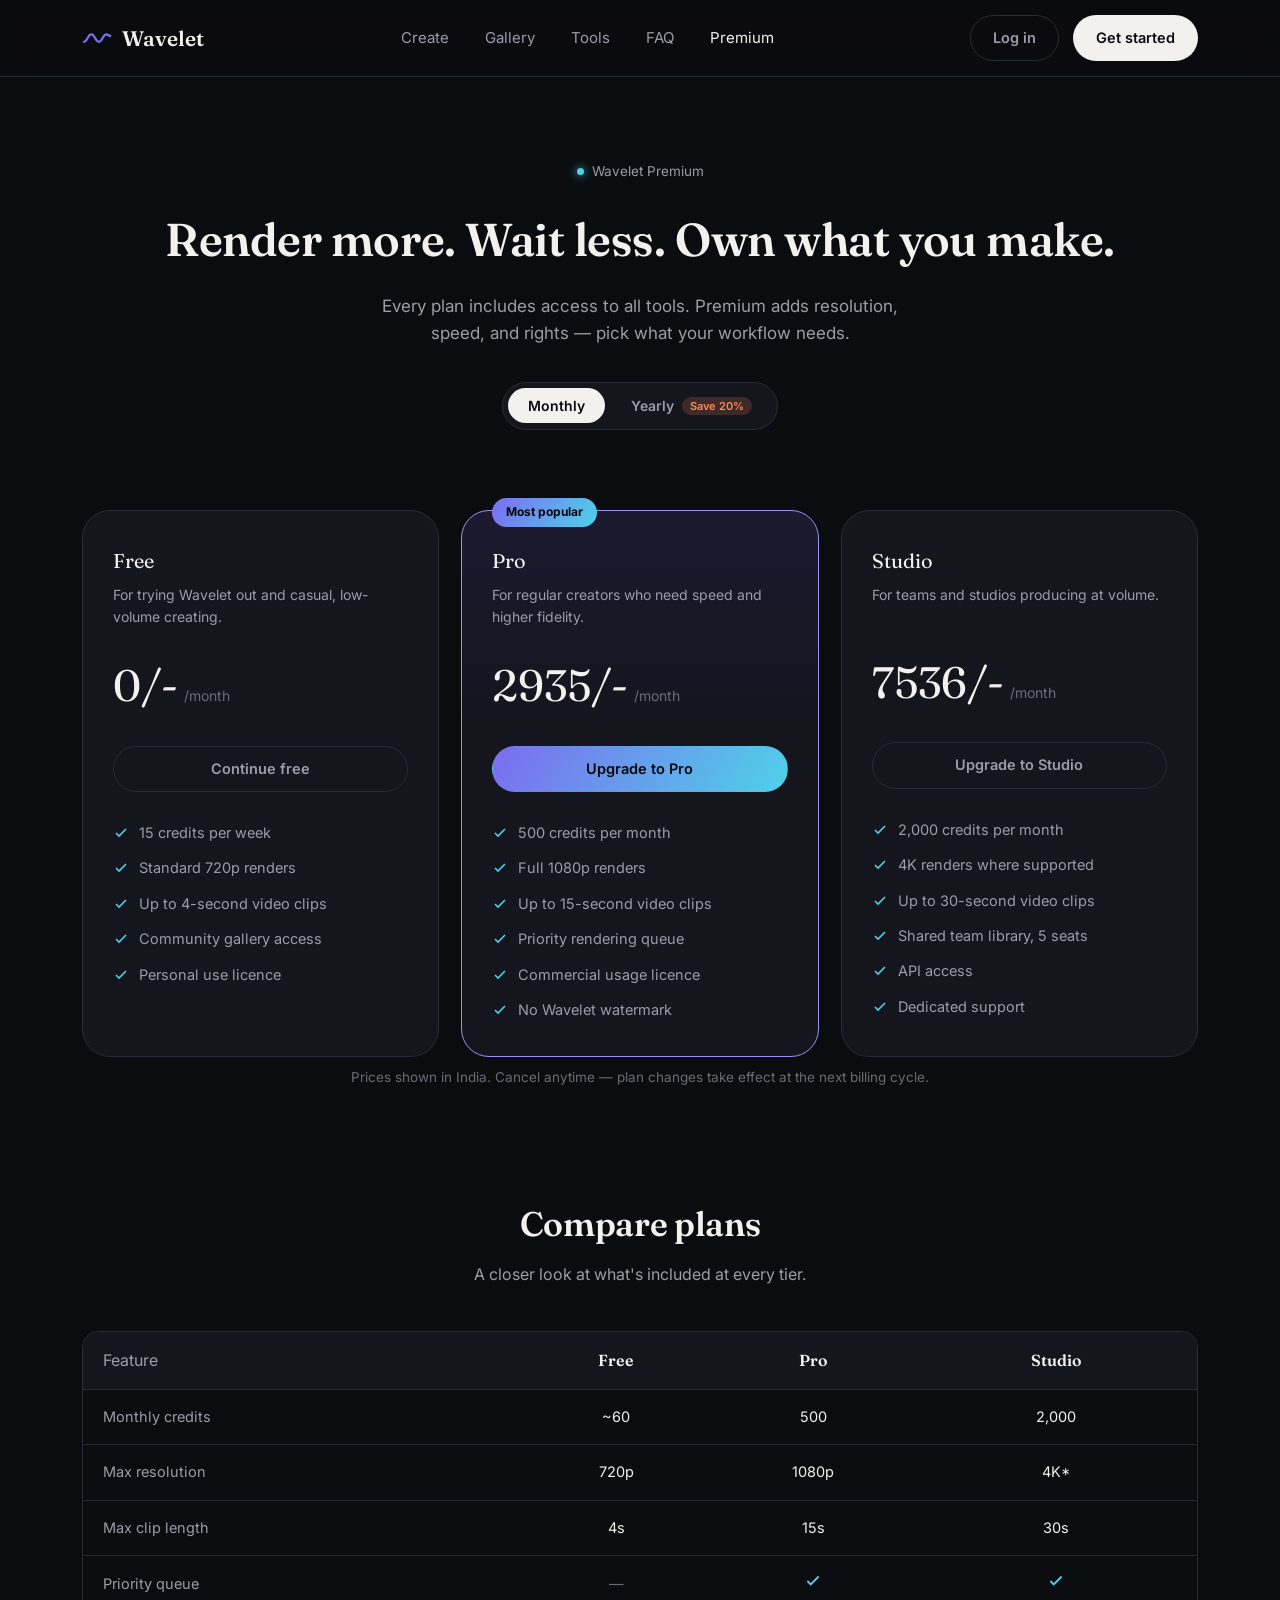
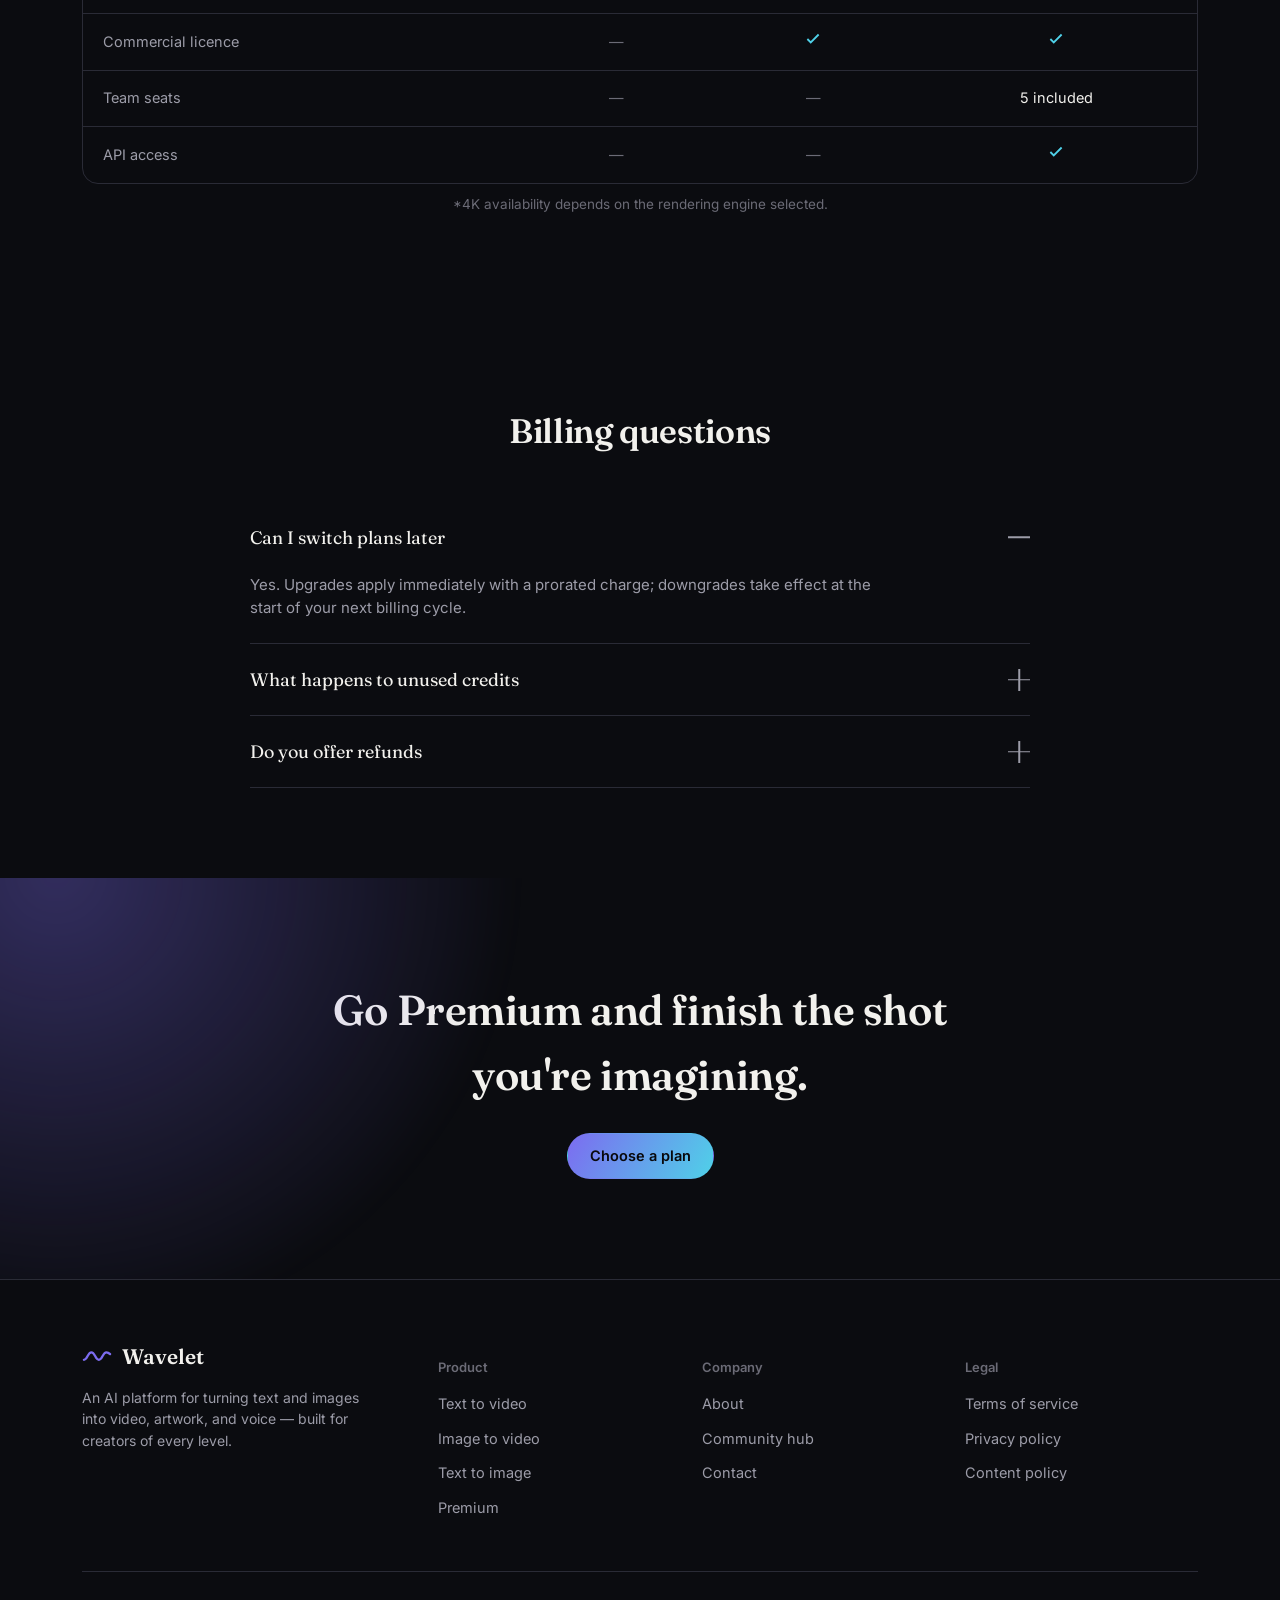
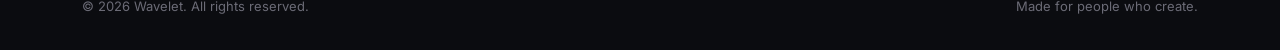
==== commit f1976447: "4th" ====
--- a/premium.html
+++ b/premium.html
@@ -94,7 +94,7 @@
         <div class="plan-name">Studio</div>
         <p class="plan-desc">For teams and studios producing at volume.</p>
         <div class="plan-price">
-          <span class="amount" data-monthly="/-59" data-yearly="/-47">/-59</span>
+          <span class="amount" data-monthly="7536/-" data-yearly="/-47">7536/-</span>
           <span class="period" data-period>/month</span>
         </div>
         <a href="#" class="btn btn-ghost plan-cta">Upgrade to Studio</a>
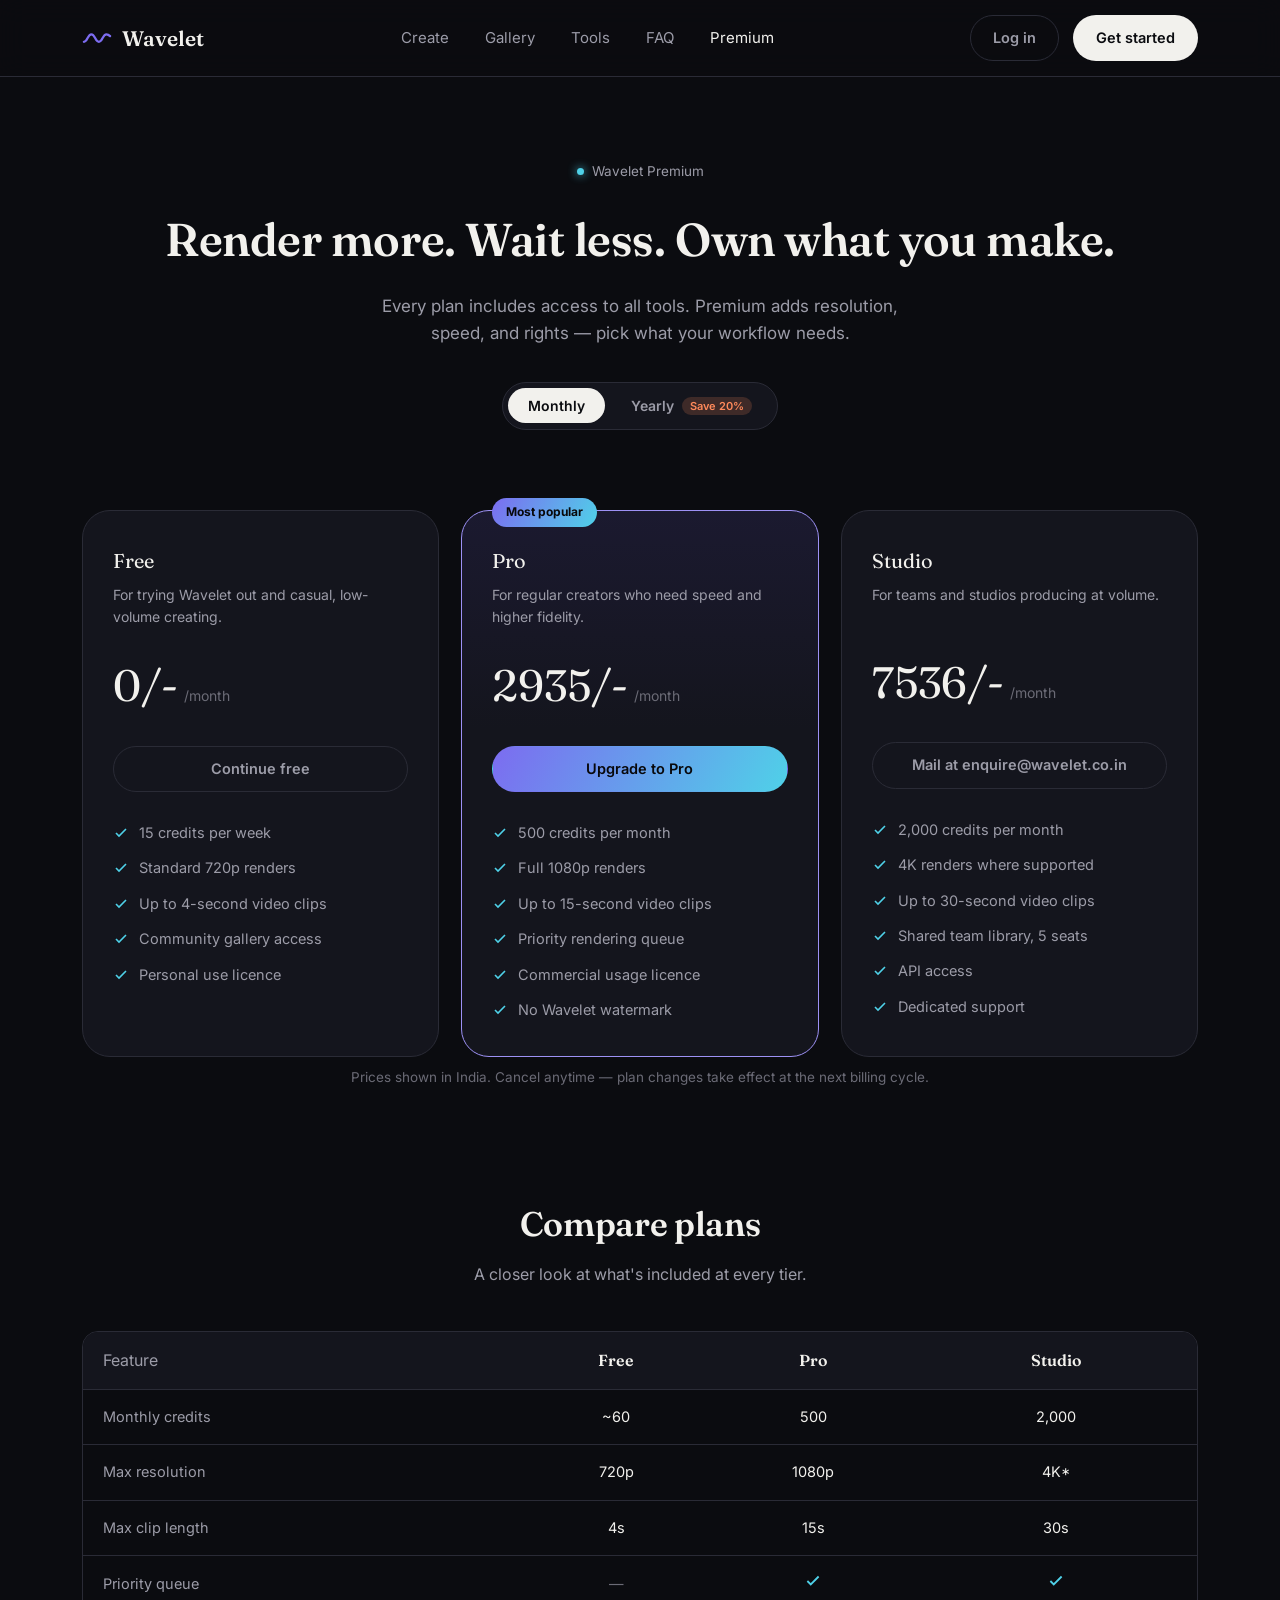
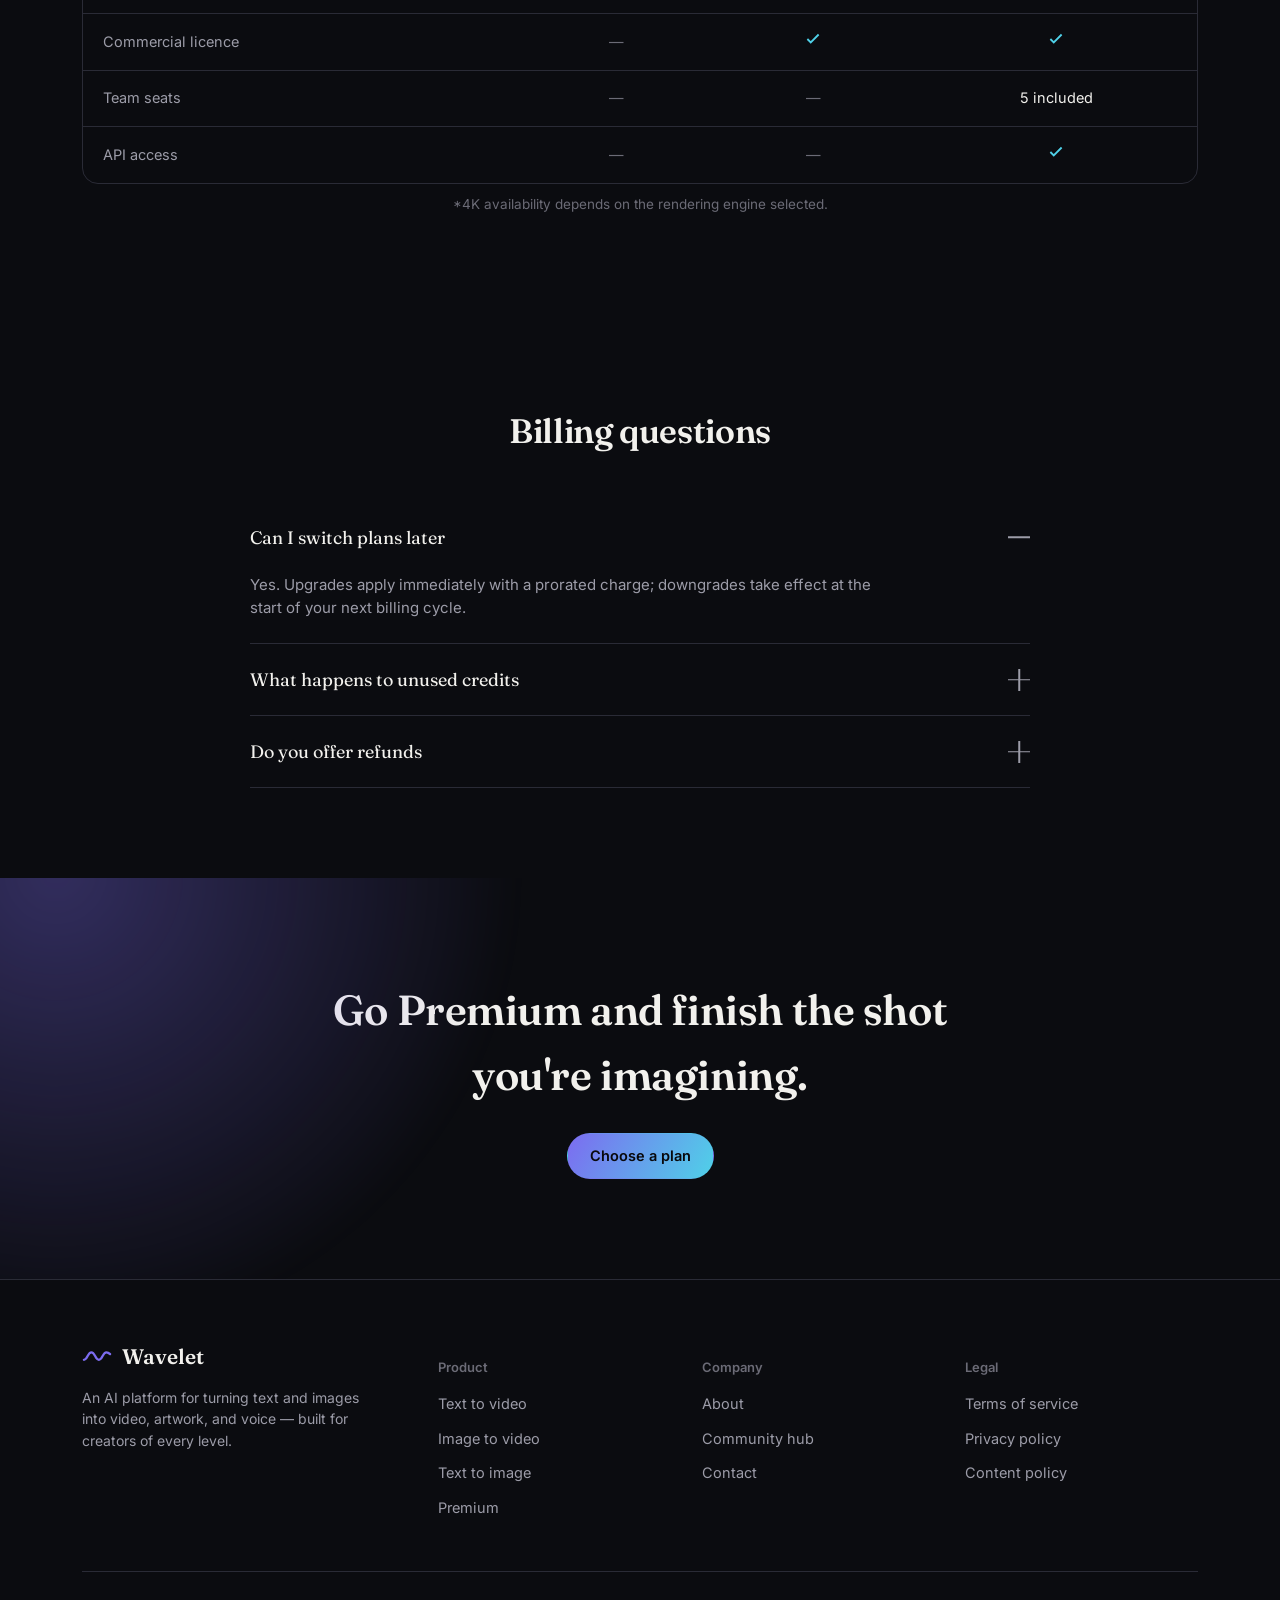
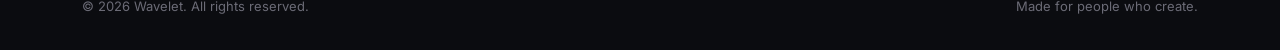
==== commit d29519c8: "8th" ====
--- a/premium.html
+++ b/premium.html
@@ -76,10 +76,10 @@
         <div class="plan-name">Pro</div>
         <p class="plan-desc">For regular creators who need speed and higher fidelity.</p>
         <div class="plan-price">
-          <span class="amount" data-monthly="2935/-" data-yearly="/-15">2935/-</span>
+          <span class="amount" data-monthly="2935/-" data-yearly="22,548/-">2935/-</span>
           <span class="period" data-period>/month</span>
         </div>
-        <a href="#" class="btn btn-wave plan-cta">Upgrade to Pro</a>
+        <a href="https://razorpay.me/@wavelet01?amount=Wtks4VR9XRYV0Uli3qZQDg%3D%3D" class="btn btn-wave plan-cta" target="_blank" rel="noopener noreferrer">Upgrade to Pro</a>
         <ul class="plan-features">
           <li><svg width="16" height="16" viewBox="0 0 16 16" fill="none"><path d="M3 8l3 3 7-7" stroke="currentColor" stroke-width="1.6"/></svg> 500 credits per month</li>
           <li><svg width="16" height="16" viewBox="0 0 16 16" fill="none"><path d="M3 8l3 3 7-7" stroke="currentColor" stroke-width="1.6"/></svg> Full 1080p renders</li>
@@ -94,10 +94,10 @@
         <div class="plan-name">Studio</div>
         <p class="plan-desc">For teams and studios producing at volume.</p>
         <div class="plan-price">
-          <span class="amount" data-monthly="7536/-" data-yearly="/-47">7536/-</span>
+          <span class="amount" data-monthly="7536/-" data-yearly="34,246/-">7536/-</span>
           <span class="period" data-period>/month</span>
         </div>
-        <a href="#" class="btn btn-ghost plan-cta">Upgrade to Studio</a>
+        <a href="#" class="btn btn-ghost plan-cta">Mail at enquire@wavelet.co.in</a>
         <ul class="plan-features">
           <li><svg width="16" height="16" viewBox="0 0 16 16" fill="none"><path d="M3 8l3 3 7-7" stroke="currentColor" stroke-width="1.6"/></svg> 2,000 credits per month</li>
           <li><svg width="16" height="16" viewBox="0 0 16 16" fill="none"><path d="M3 8l3 3 7-7" stroke="currentColor" stroke-width="1.6"/></svg> 4K renders where supported</li>
